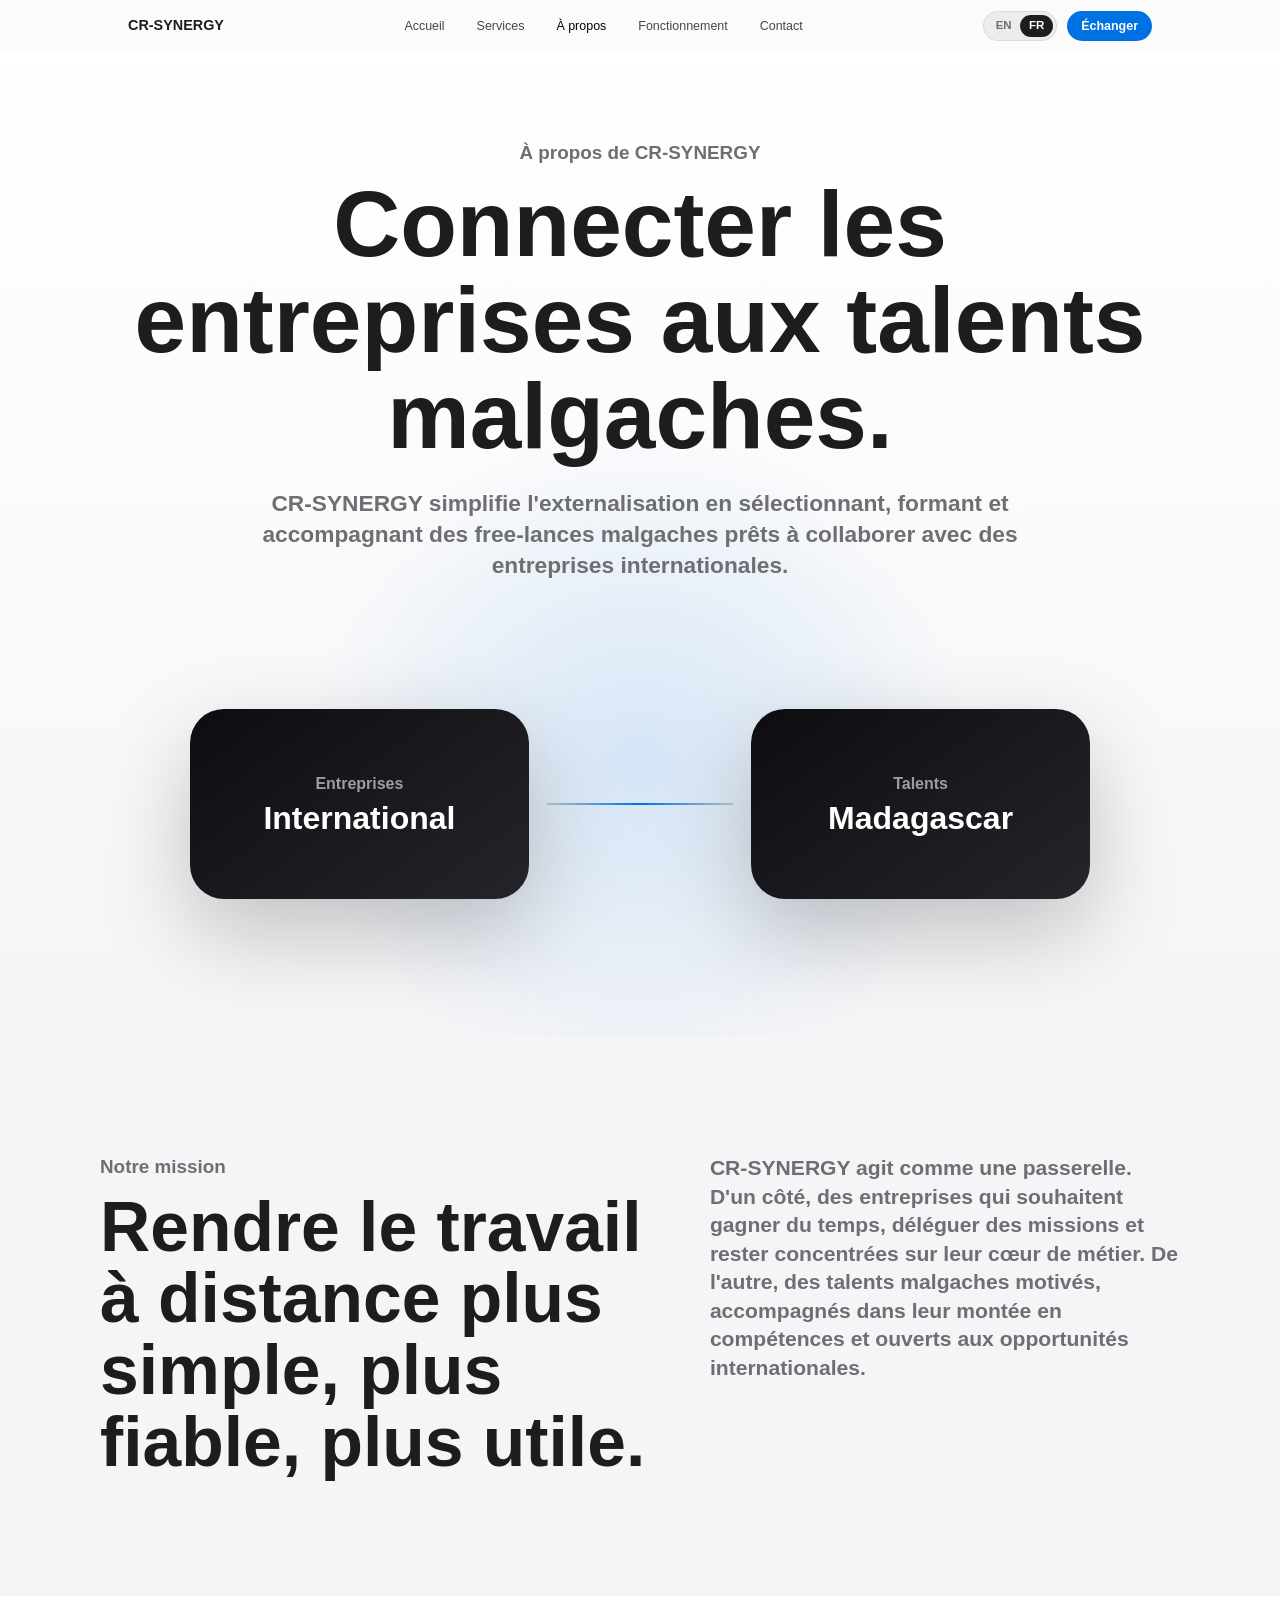
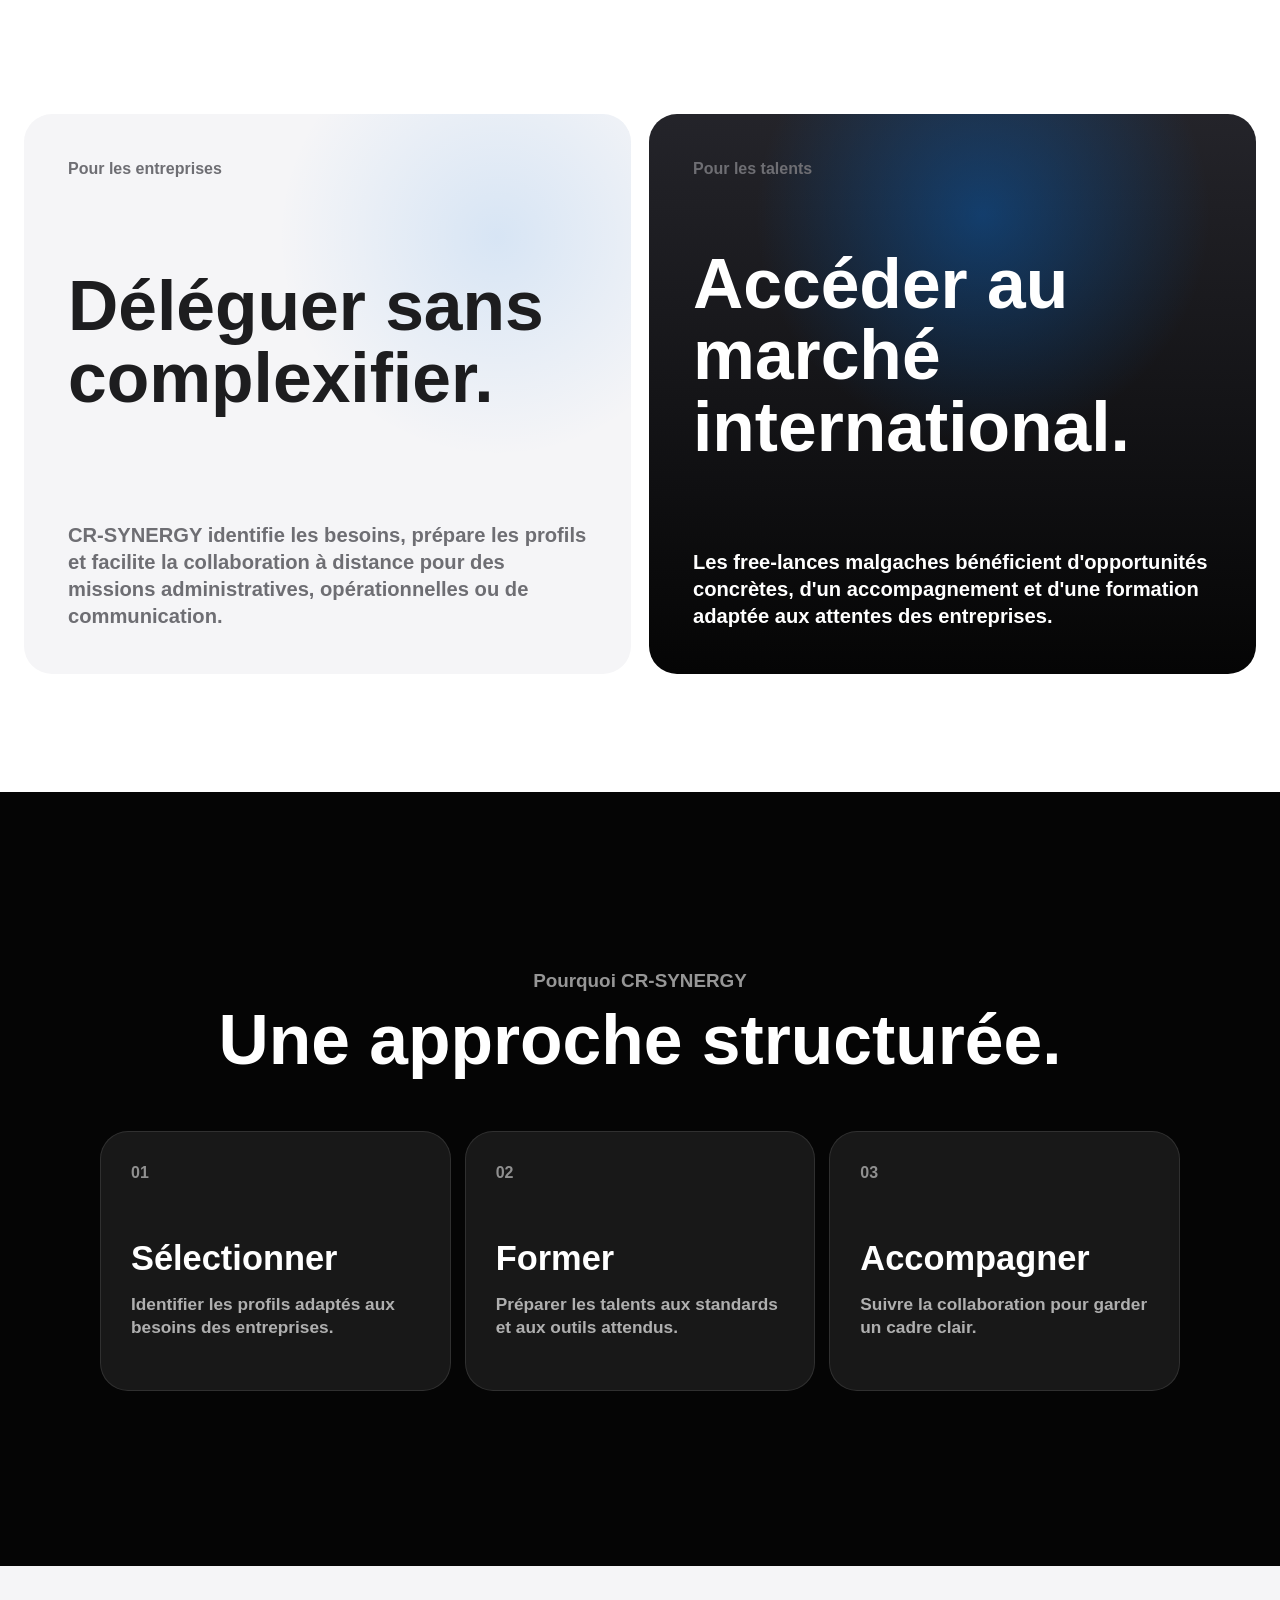
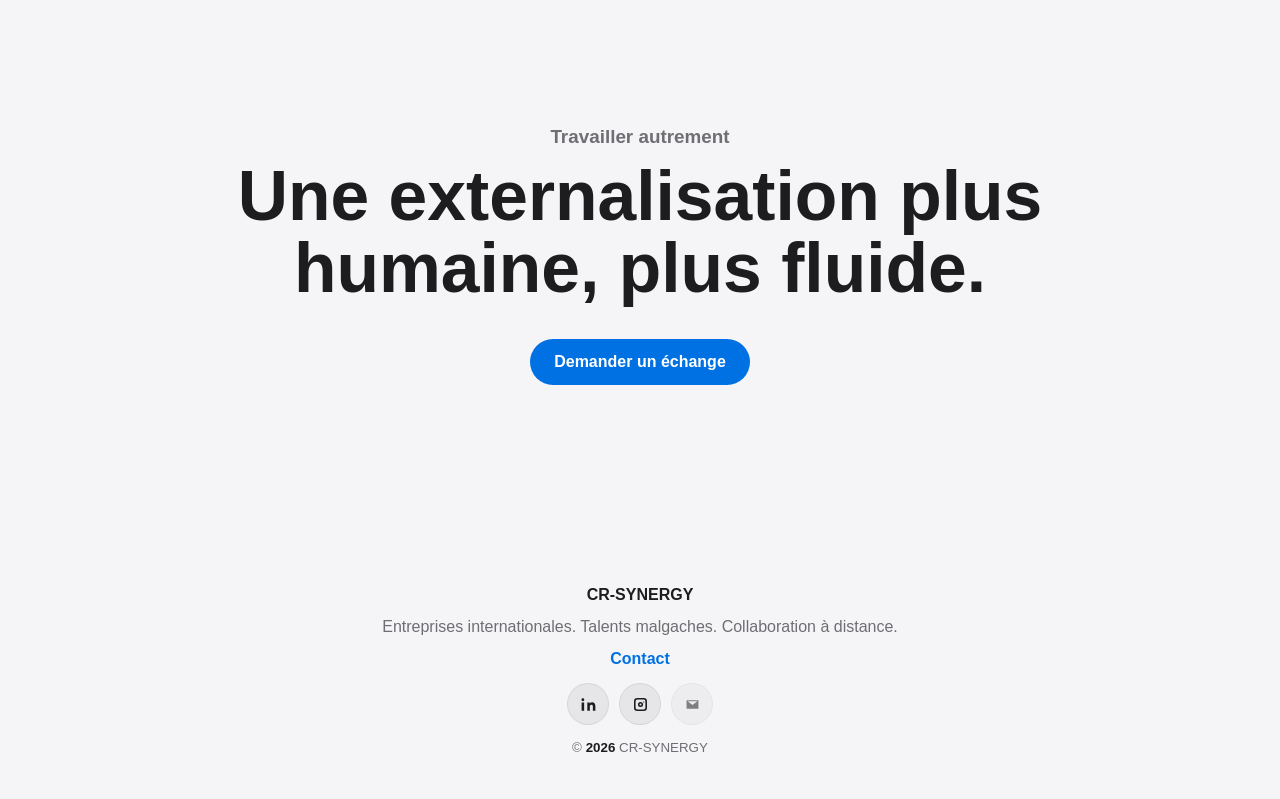
==== apropos.html @ 531675be "first commit" ====
<!DOCTYPE html>
<html lang="fr" data-lang="fr">
  <head>
    <meta charset="UTF-8" />
    <meta name="viewport" content="width=device-width, initial-scale=1.0" />
    <meta
      name="description"
      content="Découvrez CR-SYNERGY, la passerelle entre les entreprises internationales et les talents malgaches formés pour l'externalisation à distance."
    />
    <title>À propos | CR-SYNERGY</title>
    <link rel="stylesheet" href="style.css" />
  </head>
  <body data-page="about">
    <a class="skip-link" href="#main" data-i18n="skip">Aller au contenu</a>

    <header class="site-header" data-header>
      <div class="nav-wrap">
        <a class="brand" href="index.html#accueil" aria-label="CR-SYNERGY - Accueil">CR-SYNERGY</a>

        <nav class="desktop-nav" aria-label="Navigation principale">
          <a href="index.html#accueil" data-i18n="nav.home">Accueil</a>
          <a href="index.html#services" data-i18n="nav.services">Services</a>
          <a class="is-current" href="apropos.html" data-i18n="nav.about">À propos</a>
          <a href="index.html#fonctionnement" data-i18n="nav.process">Fonctionnement</a>
          <a href="index.html#contact" data-i18n="nav.contact">Contact</a>
        </nav>

        <div class="header-actions">
          <button class="language-toggle" type="button" role="switch" aria-checked="true" data-lang-toggle>
            <span>EN</span>
            <span>FR</span>
          </button>
          <a class="nav-cta" href="index.html#contact" data-i18n="nav.cta">Échanger</a>
        </div>

        <button class="menu-toggle" type="button" aria-expanded="false" aria-controls="mobile-menu" data-menu-toggle>
          <span class="sr-only" data-i18n="menu.open">Ouvrir le menu</span>
        </button>
      </div>

      <nav class="mobile-nav" id="mobile-menu" aria-label="Navigation mobile" data-mobile-menu>
        <a href="index.html#accueil" data-i18n="nav.home">Accueil</a>
        <a href="index.html#services" data-i18n="nav.services">Services</a>
        <a class="is-current" href="apropos.html" data-i18n="nav.about">À propos</a>
        <a href="index.html#fonctionnement" data-i18n="nav.process">Fonctionnement</a>
        <a href="index.html#contact" data-i18n="nav.contact">Contact</a>
        <button class="language-toggle mobile-language-toggle" type="button" role="switch" aria-checked="true" data-lang-toggle>
          <span>EN</span>
          <span>FR</span>
        </button>
        <a href="index.html#contact" data-i18n="nav.cta">Échanger</a>
      </nav>
    </header>

    <main id="main">
      <section class="about-hero">
        <div class="about-hero-copy">
          <p class="pretitle" data-reveal data-i18n="about.hero.pre">À propos de CR-SYNERGY</p>
          <h1 data-reveal data-delay="90" data-i18n="about.hero.title">Connecter les entreprises aux talents malgaches.</h1>
          <p data-reveal data-delay="180">
            <span data-i18n="about.hero.text">CR-SYNERGY simplifie l'externalisation en sélectionnant, formant et accompagnant
            des free-lances malgaches prêts à collaborer avec des entreprises internationales.
            </span>
          </p>
        </div>

        <div class="bridge-visual" data-reveal data-delay="280" aria-label="Passerelle entre Madagascar et les entreprises internationales">
          <div class="bridge-node node-left">
            <span data-i18n="about.bridge.businesses">Entreprises</span>
            <strong>International</strong>
          </div>
          <div class="bridge-line" aria-hidden="true"></div>
          <div class="bridge-node node-right">
            <span>Talents</span>
            <strong>Madagascar</strong>
          </div>
        </div>
      </section>

      <section class="about-story panel-light">
        <div class="story-layout">
          <div data-reveal>
            <p class="pretitle" data-i18n="about.mission.pre">Notre mission</p>
            <h2 data-i18n="about.mission.title">Rendre le travail à distance plus simple, plus fiable, plus utile.</h2>
          </div>
          <p data-reveal data-delay="120" data-i18n="about.mission.text">
            CR-SYNERGY agit comme une passerelle. D'un côté, des entreprises qui souhaitent
            gagner du temps, déléguer des missions et rester concentrées sur leur cœur de
            métier. De l'autre, des talents malgaches motivés, accompagnés dans leur montée
            en compétences et ouverts aux opportunités internationales.
          </p>
        </div>
      </section>

      <section class="dual-audience panel-white">
        <article class="audience-card" data-reveal>
          <span class="service-index" data-i18n="about.audience.business.pre">Pour les entreprises</span>
          <h2 data-i18n="about.audience.business.title">Déléguer sans complexifier.</h2>
          <p data-i18n="about.audience.business.text">
            CR-SYNERGY identifie les besoins, prépare les profils et facilite la collaboration
            à distance pour des missions administratives, opérationnelles ou de communication.
          </p>
        </article>

        <article class="audience-card is-dark" data-reveal data-delay="120">
          <span class="service-index" data-i18n="about.audience.talent.pre">Pour les talents</span>
          <h2 data-i18n="about.audience.talent.title">Accéder au marché international.</h2>
          <p data-i18n="about.audience.talent.text">
            Les free-lances malgaches bénéficient d'opportunités concrètes, d'un accompagnement
            et d'une formation adaptée aux attentes des entreprises.
          </p>
        </article>
      </section>

      <section class="principles panel-dark">
        <div class="section-head center" data-reveal>
          <p class="pretitle" data-i18n="about.principles.pre">Pourquoi CR-SYNERGY</p>
          <h2 data-i18n="about.principles.title">Une approche structurée.</h2>
        </div>

        <div class="principle-grid">
          <article data-reveal>
            <span>01</span>
            <h3 data-i18n="about.principles.item1.title">Sélectionner</h3>
            <p data-i18n="about.principles.item1.text">Identifier les profils adaptés aux besoins des entreprises.</p>
          </article>
          <article data-reveal data-delay="90">
            <span>02</span>
            <h3 data-i18n="about.principles.item2.title">Former</h3>
            <p data-i18n="about.principles.item2.text">Préparer les talents aux standards et aux outils attendus.</p>
          </article>
          <article data-reveal data-delay="180">
            <span>03</span>
            <h3 data-i18n="about.principles.item3.title">Accompagner</h3>
            <p data-i18n="about.principles.item3.text">Suivre la collaboration pour garder un cadre clair.</p>
          </article>
        </div>
      </section>

      <section class="about-cta panel-light">
        <div data-reveal>
          <p class="pretitle" data-i18n="about.cta.pre">Travailler autrement</p>
          <h2 data-i18n="about.cta.title">Une externalisation plus humaine, plus fluide.</h2>
          <a class="button button-dark" href="index.html#contact" data-i18n="cta.exchange">Demander un échange</a>
        </div>
      </section>
    </main>

    <footer class="site-footer">
      <span>CR-SYNERGY</span>
      <p data-i18n="footer.about">Entreprises internationales. Talents malgaches. Collaboration à distance.</p>
      <a href="index.html#contact" data-i18n="nav.contact">Contact</a>
      <div class="social-links footer-social" aria-label="Réseaux sociaux">
        <a
          class="social-link"
          href="https://www.linkedin.com/company/cr-synergy/"
          target="_blank"
          rel="noopener noreferrer"
          aria-label="LinkedIn CR-SYNERGY"
        >
          <svg viewBox="0 0 24 24" aria-hidden="true">
            <path d="M6.5 9.4H3.3v10.4h3.2V9.4ZM4.9 4.2a1.8 1.8 0 1 0 0 3.6 1.8 1.8 0 0 0 0-3.6ZM20.7 13.9c0-3.1-1.7-4.8-4-4.8a3.5 3.5 0 0 0-3.1 1.7V9.4h-3.1v10.4h3.2v-5.2c0-1.4.7-2.4 2-2.4 1.2 0 1.8.8 1.8 2.4v5.2h3.2v-5.9Z" />
          </svg>
        </a>
        <a
          class="social-link"
          href="https://www.instagram.com/cr_synergy?igsh=MWFzbXd0amxjbGxkMQ=="
          target="_blank"
          rel="noopener noreferrer"
          aria-label="Instagram CR-SYNERGY"
        >
          <svg viewBox="0 0 24 24" aria-hidden="true">
            <path d="M8 3.8h8A4.2 4.2 0 0 1 20.2 8v8a4.2 4.2 0 0 1-4.2 4.2H8A4.2 4.2 0 0 1 3.8 16V8A4.2 4.2 0 0 1 8 3.8Zm0 2A2.2 2.2 0 0 0 5.8 8v8A2.2 2.2 0 0 0 8 18.2h8a2.2 2.2 0 0 0 2.2-2.2V8A2.2 2.2 0 0 0 16 5.8H8Zm4 3a3.2 3.2 0 1 1 0 6.4 3.2 3.2 0 0 1 0-6.4Zm0 2a1.2 1.2 0 1 0 0 2.4 1.2 1.2 0 0 0 0-2.4Zm4.2-2.7a.8.8 0 1 1 0 1.6.8.8 0 0 1 0-1.6Z" />
          </svg>
        </a>
        <span class="social-link is-placeholder" role="img" aria-label="Email CR-SYNERGY à compléter">
          <svg viewBox="0 0 24 24" aria-hidden="true">
            <path d="M4.5 6.5h15v11h-15v-11Zm1.3 1.4 6.2 4.7 6.2-4.7" />
          </svg>
        </span>
      </div>
      <small>© <span data-year>2026</span> CR-SYNERGY</small>
    </footer>

    <script src="script.js"></script>
  </body>
</html>
---- style.css ----
:root {
  --black: #050505;
  --ink: #1d1d1f;
  --muted: #6e6e73;
  --hairline: rgba(0, 0, 0, 0.12);
  --soft: #f5f5f7;
  --white: #ffffff;
  --blue: #0071e3;
  --blue-dark: #005bb5;
  --gold: #c8a96b;
  --radius: 28px;
  --nav-height: 52px;
}

* {
  box-sizing: border-box;
}

html {
  scroll-behavior: smooth;
}

body {
  margin: 0;
  color: var(--ink);
  background: var(--white);
  font-family: -apple-system, BlinkMacSystemFont, "SF Pro Display", "SF Pro Text", "Helvetica Neue", Arial, sans-serif;
  line-height: 1.35;
  -webkit-font-smoothing: antialiased;
  text-rendering: optimizeLegibility;
}

body.menu-open {
  overflow: hidden;
}

a {
  color: inherit;
  text-decoration: none;
}

button,
input,
select,
textarea {
  font: inherit;
}

button {
  border: 0;
}

section {
  scroll-margin-top: 80px;
}

.skip-link {
  position: fixed;
  top: 10px;
  left: 10px;
  z-index: 1000;
  padding: 10px 14px;
  color: var(--white);
  background: var(--black);
  border-radius: 999px;
  transform: translateY(-150%);
  transition: transform 0.2s ease;
}

.skip-link:focus {
  transform: translateY(0);
}

.sr-only {
  position: absolute;
  width: 1px;
  height: 1px;
  padding: 0;
  margin: -1px;
  overflow: hidden;
  clip: rect(0, 0, 0, 0);
  white-space: nowrap;
  border: 0;
}

.site-header {
  position: sticky;
  top: 0;
  z-index: 100;
  height: var(--nav-height);
  background: rgba(250, 250, 252, 0.78);
  border-bottom: 1px solid transparent;
  backdrop-filter: saturate(180%) blur(22px);
  transition: border-color 0.25s ease, background 0.25s ease;
}

.site-header.is-scrolled {
  background: rgba(250, 250, 252, 0.9);
  border-color: rgba(0, 0, 0, 0.08);
}

.nav-wrap {
  width: min(100% - 40px, 1024px);
  height: var(--nav-height);
  margin: 0 auto;
  display: flex;
  align-items: center;
  justify-content: space-between;
  gap: 18px;
}

.brand {
  font-size: 0.9rem;
  font-weight: 700;
}

.desktop-nav {
  display: flex;
  align-items: center;
  gap: 32px;
  color: rgba(0, 0, 0, 0.72);
  font-size: 0.78rem;
}

.desktop-nav a,
.mobile-nav a {
  transition: color 0.18s ease;
}

.desktop-nav a:hover,
.desktop-nav a:focus-visible,
.desktop-nav a.is-current,
.mobile-nav a:hover,
.mobile-nav a:focus-visible,
.mobile-nav a.is-current {
  color: var(--black);
}

.header-actions {
  display: flex;
  align-items: center;
  gap: 10px;
  flex: 0 0 auto;
}

.language-toggle {
  position: relative;
  display: grid;
  grid-template-columns: repeat(2, 1fr);
  align-items: center;
  width: 74px;
  height: 30px;
  padding: 3px;
  color: var(--muted);
  background: rgba(0, 0, 0, 0.06);
  border: 1px solid rgba(0, 0, 0, 0.08);
  border-radius: 999px;
  cursor: pointer;
}

.language-toggle::before {
  content: "";
  position: absolute;
  top: 3px;
  bottom: 3px;
  left: 3px;
  width: calc(50% - 3px);
  background: var(--ink);
  border-radius: 999px;
  transition: transform 0.2s ease;
}

html[data-lang="fr"] .language-toggle::before {
  transform: translateX(100%);
}

.language-toggle span {
  position: relative;
  z-index: 1;
  display: grid;
  place-items: center;
  min-width: 0;
  font-size: 0.72rem;
  font-weight: 800;
  line-height: 1;
  transition: color 0.2s ease;
}

html[data-lang="en"] .language-toggle span:first-child,
html[data-lang="fr"] .language-toggle span:last-child {
  color: var(--white);
}

.nav-cta {
  display: inline-flex;
  align-items: center;
  justify-content: center;
  min-height: 30px;
  padding: 0 14px;
  color: var(--white);
  background: var(--blue);
  border-radius: 999px;
  font-size: 0.78rem;
  font-weight: 600;
  transition: background 0.18s ease, transform 0.18s ease;
}

.nav-cta:hover {
  background: var(--blue-dark);
  transform: translateY(-1px);
}

.menu-toggle {
  display: none;
  position: relative;
  width: 36px;
  height: 36px;
  background: transparent;
  cursor: pointer;
}

.menu-toggle::before,
.menu-toggle::after {
  content: "";
  position: absolute;
  left: 9px;
  width: 18px;
  height: 1px;
  background: var(--black);
  transition: top 0.2s ease, transform 0.2s ease;
}

.menu-toggle::before {
  top: 14px;
}

.menu-toggle::after {
  top: 21px;
}

.menu-toggle[aria-expanded="true"]::before {
  top: 18px;
  transform: rotate(45deg);
}

.menu-toggle[aria-expanded="true"]::after {
  top: 18px;
  transform: rotate(-45deg);
}

.mobile-nav {
  display: none;
}

.hero {
  min-height: calc(100vh - var(--nav-height));
  overflow: hidden;
  padding: 76px 24px 56px;
  text-align: center;
  background:
    radial-gradient(circle at 50% 80%, rgba(0, 113, 227, 0.16), transparent 34%),
    linear-gradient(180deg, #ffffff 0%, #f5f5f7 100%);
}

.hero-inner {
  width: min(100%, 980px);
  margin: 0 auto;
}

.pretitle {
  margin: 0 0 12px;
  color: var(--muted);
  font-size: 1.18rem;
  font-weight: 600;
}

h1,
h2,
h3,
p {
  overflow-wrap: anywhere;
}

h1,
h2,
h3 {
  margin: 0;
  color: var(--ink);
  line-height: 1.03;
  font-weight: 700;
}

h1 {
  font-size: 6.4rem;
}

h2 {
  font-size: 4.35rem;
}

h3 {
  font-size: 2.15rem;
}

.hero-text {
  width: min(100%, 760px);
  margin: 22px auto 0;
  color: var(--muted);
  font-size: 1.42rem;
}

.hero-actions {
  display: flex;
  justify-content: center;
  gap: 14px;
  margin-top: 30px;
}

.button {
  display: inline-flex;
  align-items: center;
  justify-content: center;
  min-height: 46px;
  padding: 0 24px;
  border-radius: 999px;
  font-size: 1rem;
  font-weight: 600;
  cursor: pointer;
  transition: transform 0.2s ease, background 0.2s ease, color 0.2s ease, border-color 0.2s ease;
}

.button:hover {
  transform: translateY(-2px);
}

.button:active {
  transform: translateY(0);
}

.button-dark {
  color: var(--white);
  background: var(--blue);
}

.button-dark:hover {
  background: var(--blue-dark);
}

.button-light {
  color: var(--blue);
  background: transparent;
  border: 1px solid rgba(0, 113, 227, 0.38);
}

.button-light:hover {
  color: var(--white);
  background: var(--blue);
  border-color: var(--blue);
}

.button-white {
  color: var(--black);
  background: var(--white);
}

a:focus-visible,
button:focus-visible,
input:focus-visible,
select:focus-visible,
textarea:focus-visible {
  outline: 3px solid rgba(0, 113, 227, 0.32);
  outline-offset: 3px;
}

.product-stage {
  position: relative;
  width: min(100%, 980px);
  min-height: 420px;
  margin: 52px auto 0;
  display: grid;
  place-items: center;
  transform: translateY(calc(var(--scroll, 0) * -28px));
}

.product-glow {
  position: absolute;
  width: 680px;
  height: 280px;
  background:
    radial-gradient(circle, rgba(0, 113, 227, 0.24), transparent 62%),
    radial-gradient(circle at 30% 70%, rgba(200, 169, 107, 0.24), transparent 58%);
  filter: blur(12px);
  opacity: 0.9;
  transform: translateY(74px);
}

.device {
  position: relative;
  width: min(100%, 720px);
  padding: 18px;
  color: var(--white);
  background: linear-gradient(145deg, #0c0c0f, #24242a);
  border: 1px solid rgba(255, 255, 255, 0.14);
  border-radius: 36px;
  box-shadow: 0 46px 110px rgba(0, 0, 0, 0.32);
  transform: perspective(1200px) rotateX(10deg);
  animation: device-rise 1.15s cubic-bezier(0.2, 0.8, 0.2, 1) both;
}

.device::after {
  content: "";
  position: absolute;
  inset: 1px;
  border-radius: 35px;
  background: linear-gradient(120deg, rgba(255, 255, 255, 0.2), transparent 38%);
  pointer-events: none;
}

.device-bar {
  position: relative;
  height: 26px;
}

.device-bar::before {
  content: "";
  position: absolute;
  top: 1px;
  left: 4px;
  width: 10px;
  height: 10px;
  background: rgba(255, 255, 255, 0.28);
  border-radius: 999px;
  box-shadow: 17px 0 0 rgba(255, 255, 255, 0.28), 34px 0 0 rgba(255, 255, 255, 0.28);
}

.device-hero {
  min-height: 210px;
  display: grid;
  align-content: center;
  justify-items: center;
  padding: 34px;
  background:
    linear-gradient(135deg, rgba(255, 255, 255, 0.12), rgba(255, 255, 255, 0.04)),
    radial-gradient(circle at 50% 110%, rgba(0, 113, 227, 0.5), transparent 62%);
  border: 1px solid rgba(255, 255, 255, 0.12);
  border-radius: 22px;
}

.device-hero p,
.device-hero span,
.mini-card span {
  margin: 0;
  color: rgba(255, 255, 255, 0.62);
  font-weight: 600;
}

.device-hero strong {
  margin-top: 8px;
  font-size: 5.5rem;
  line-height: 1;
}

.mini-grid {
  display: grid;
  grid-template-columns: repeat(3, 1fr);
  gap: 12px;
  margin-top: 12px;
}

.mini-card {
  min-height: 112px;
  padding: 18px;
  text-align: left;
  background: rgba(255, 255, 255, 0.08);
  border: 1px solid rgba(255, 255, 255, 0.1);
  border-radius: 20px;
}

.mini-card strong {
  display: block;
  margin-top: 20px;
  font-size: 1.16rem;
}

@keyframes device-rise {
  from {
    opacity: 0;
    transform: perspective(1200px) rotateX(18deg) translateY(50px) scale(0.95);
  }
  to {
    opacity: 1;
    transform: perspective(1200px) rotateX(10deg) translateY(0) scale(1);
  }
}

.panel-light,
.panel-white,
.panel-dark {
  padding: 118px 24px;
}

.panel-light {
  background: var(--soft);
}

.panel-white {
  background: var(--white);
}

.panel-dark {
  color: var(--white);
  background: var(--black);
}

.statement {
  min-height: 62vh;
  display: grid;
  place-items: center;
  text-align: center;
}

.statement-inner,
.section-head,
.focus-copy,
.about-card,
.contact-intro {
  width: min(100%, 980px);
  margin: 0 auto;
}

.statement p {
  margin: 0 0 18px;
  color: var(--muted);
  font-size: 1.55rem;
  font-weight: 600;
}

.services {
  overflow: hidden;
}

.section-head {
  margin-bottom: 44px;
}

.section-head.center {
  text-align: center;
}

.service-showcase {
  width: min(100%, 1180px);
  margin: 0 auto;
  display: grid;
  grid-template-columns: repeat(3, 1fr);
  gap: 18px;
}

.service-block {
  min-height: 520px;
  display: flex;
  flex-direction: column;
  justify-content: space-between;
  padding: 34px;
  overflow: hidden;
  background:
    radial-gradient(circle at 70% 25%, rgba(0, 113, 227, 0.12), transparent 34%),
    var(--soft);
  border-radius: var(--radius);
  transition: transform 0.35s ease, box-shadow 0.35s ease;
}

.service-block:hover {
  transform: translateY(-8px);
  box-shadow: 0 30px 80px rgba(0, 0, 0, 0.12);
}

.service-block.is-dark {
  color: var(--white);
  background:
    radial-gradient(circle at 50% 18%, rgba(0, 113, 227, 0.42), transparent 42%),
    linear-gradient(180deg, #24242a, #050505);
}

.service-block.is-dark h3,
.service-block.is-dark p {
  color: var(--white);
}

.service-index {
  display: inline-block;
  margin-bottom: 18px;
  color: var(--muted);
  font-weight: 700;
}

.service-block p {
  max-width: 360px;
  margin: 0;
  color: var(--muted);
  font-size: 1.28rem;
  font-weight: 600;
}

.focus {
  min-height: 90vh;
  display: grid;
  align-items: center;
  gap: 56px;
}

.panel-dark h2,
.panel-dark .pretitle {
  color: var(--white);
}

.panel-dark .pretitle {
  color: rgba(255, 255, 255, 0.58);
}

.focus-copy h2 {
  max-width: 920px;
}

.focus-grid {
  width: min(100%, 980px);
  margin: 0 auto;
  display: grid;
  grid-template-columns: repeat(3, 1fr);
  gap: 12px;
}

.focus-grid span,
.values span {
  display: grid;
  place-items: center;
  min-height: 72px;
  padding: 18px;
  text-align: center;
  border-radius: 999px;
  font-weight: 700;
}

.focus-grid span {
  color: rgba(255, 255, 255, 0.9);
  background: rgba(255, 255, 255, 0.08);
  border: 1px solid rgba(255, 255, 255, 0.1);
}

.about {
  min-height: 74vh;
  display: grid;
  place-items: center;
}

.about-card {
  padding: 70px;
  background: var(--white);
  border-radius: var(--radius);
  text-align: center;
}

.about-card p:not(.pretitle) {
  max-width: 680px;
  margin: 24px auto 0;
  color: var(--muted);
  font-size: 1.34rem;
  font-weight: 600;
}

.values {
  display: flex;
  flex-wrap: wrap;
  justify-content: center;
  gap: 10px;
  margin-top: 34px;
}

.values span {
  min-height: 52px;
  color: var(--ink);
  background: var(--soft);
}

.about-link {
  margin-top: 34px;
}

.about-hero {
  min-height: calc(100vh - var(--nav-height));
  padding: 88px 24px 72px;
  overflow: hidden;
  text-align: center;
  background:
    radial-gradient(circle at 50% 72%, rgba(0, 113, 227, 0.14), transparent 35%),
    linear-gradient(180deg, #ffffff 0%, #f5f5f7 100%);
}

.about-hero-copy {
  width: min(100%, 1040px);
  margin: 0 auto;
}

.about-hero h1 {
  font-size: 5.8rem;
}

.about-hero-copy > p:not(.pretitle) {
  width: min(100%, 760px);
  margin: 24px auto 0;
  color: var(--muted);
  font-size: 1.42rem;
  font-weight: 600;
}

.bridge-visual {
  position: relative;
  width: min(100%, 900px);
  min-height: 320px;
  margin: 64px auto 0;
  display: grid;
  grid-template-columns: 1fr minmax(160px, 0.55fr) 1fr;
  align-items: center;
  gap: 18px;
}

.bridge-node {
  position: relative;
  min-height: 190px;
  display: grid;
  align-content: center;
  justify-items: center;
  padding: 28px;
  color: var(--white);
  background: linear-gradient(145deg, #0d0d11, #24242a);
  border-radius: 34px;
  box-shadow: 0 34px 90px rgba(0, 0, 0, 0.22);
}

.bridge-node span {
  color: rgba(255, 255, 255, 0.58);
  font-weight: 700;
}

.bridge-node strong {
  margin-top: 8px;
  font-size: 2rem;
  line-height: 1.05;
}

.bridge-line {
  position: relative;
  height: 2px;
  background: rgba(0, 0, 0, 0.16);
}

.bridge-line::before {
  content: "";
  position: absolute;
  inset: 0;
  background: linear-gradient(90deg, transparent, var(--blue), transparent);
  animation: bridge-pulse 2.8s ease-in-out infinite;
}

@keyframes bridge-pulse {
  0%,
  100% {
    transform: scaleX(0.1);
    opacity: 0.35;
  }
  50% {
    transform: scaleX(1);
    opacity: 1;
  }
}

.story-layout {
  width: min(100%, 1080px);
  margin: 0 auto;
  display: grid;
  grid-template-columns: minmax(0, 1.08fr) minmax(0, 0.92fr);
  gap: 58px;
  align-items: start;
}

.story-layout > p {
  margin: 0;
  color: var(--muted);
  font-size: 1.32rem;
  font-weight: 600;
}

.dual-audience {
  display: grid;
  grid-template-columns: repeat(2, minmax(0, 1fr));
  gap: 18px;
}

.audience-card {
  min-height: 560px;
  display: flex;
  flex-direction: column;
  justify-content: space-between;
  padding: 44px;
  background:
    radial-gradient(circle at 78% 22%, rgba(0, 113, 227, 0.12), transparent 34%),
    var(--soft);
  border-radius: var(--radius);
}

.audience-card.is-dark {
  color: var(--white);
  background:
    radial-gradient(circle at 55% 18%, rgba(0, 113, 227, 0.38), transparent 40%),
    linear-gradient(180deg, #24242a, #050505);
}

.audience-card.is-dark h2,
.audience-card.is-dark p {
  color: var(--white);
}

.audience-card p {
  max-width: 520px;
  margin: 34px 0 0;
  color: var(--muted);
  font-size: 1.26rem;
  font-weight: 600;
}

.principles {
  min-height: 86vh;
  display: grid;
  align-content: center;
}

.principle-grid {
  width: min(100%, 1080px);
  margin: 10px auto 0;
  display: grid;
  grid-template-columns: repeat(3, 1fr);
  gap: 14px;
}

.principle-grid article {
  min-height: 260px;
  padding: 30px;
  background: rgba(255, 255, 255, 0.08);
  border: 1px solid rgba(255, 255, 255, 0.1);
  border-radius: var(--radius);
}

.principle-grid span {
  color: rgba(255, 255, 255, 0.52);
  font-weight: 800;
}

.principle-grid h3 {
  margin-top: 58px;
  color: var(--white);
}

.principle-grid p {
  margin: 16px 0 0;
  color: rgba(255, 255, 255, 0.66);
  font-size: 1.08rem;
  font-weight: 600;
}

.about-cta {
  min-height: 64vh;
  display: grid;
  place-items: center;
  text-align: center;
}

.about-cta > div {
  width: min(100%, 920px);
}

.about-cta .button {
  margin-top: 34px;
}

.steps {
  position: relative;
  width: min(100%, 980px);
  margin: 54px auto 0;
  padding: 0;
  list-style: none;
  display: grid;
  grid-template-columns: repeat(5, 1fr);
  gap: 12px;
}

.steps::before {
  content: "";
  position: absolute;
  top: 28px;
  left: 10%;
  right: 10%;
  height: 1px;
  background: var(--hairline);
}

.steps li {
  position: relative;
  display: grid;
  justify-items: center;
  gap: 14px;
  text-align: center;
}

.steps span {
  display: grid;
  place-items: center;
  width: 56px;
  height: 56px;
  color: var(--white);
  background: var(--ink);
  border: 8px solid var(--white);
  border-radius: 999px;
  font-weight: 700;
}

.steps p {
  margin: 0;
  color: var(--muted);
  font-size: 1.1rem;
  font-weight: 700;
}

.contact {
  display: block;
}

.contact-shell {
  width: min(100%, 980px);
  margin: 0 auto;
}

.contact-intro {
  width: min(100%, 820px);
  margin: 0 auto;
  text-align: center;
}

.contact-intro p:not(.pretitle) {
  max-width: 520px;
  margin: 22px auto 0;
  color: rgba(255, 255, 255, 0.62);
  font-size: 1.32rem;
  font-weight: 600;
}

.contact-meta {
  width: min(100%, 860px);
  margin: 34px auto 42px;
  display: flex;
  flex-wrap: wrap;
  justify-content: center;
  gap: 10px;
}

.contact-meta a,
.contact-meta span {
  display: inline-flex;
  align-items: center;
  min-height: 42px;
  padding: 0 16px;
  color: rgba(255, 255, 255, 0.72);
  background: rgba(255, 255, 255, 0.08);
  border: 1px solid rgba(255, 255, 255, 0.1);
  border-radius: 999px;
  font-size: 0.95rem;
  font-weight: 700;
}

.contact-meta a {
  color: #66b2ff;
}

.social-links {
  display: flex;
  align-items: center;
  justify-content: center;
  gap: 10px;
}

.contact-social {
  margin: -20px auto 34px;
}

.social-link {
  display: inline-grid;
  place-items: center;
  width: 42px;
  height: 42px;
  color: var(--ink);
  background: rgba(0, 0, 0, 0.06);
  border: 1px solid rgba(0, 0, 0, 0.08);
  border-radius: 999px;
  transition: transform 0.2s ease, background 0.2s ease, border-color 0.2s ease, color 0.2s ease;
}

.social-link svg {
  width: 19px;
  height: 19px;
  fill: currentColor;
  stroke: currentColor;
  stroke-width: 0;
}

.social-link:hover {
  transform: translateY(-2px);
  color: var(--white);
  background: var(--blue);
  border-color: var(--blue);
}

.social-link.is-placeholder {
  opacity: 0.55;
  cursor: default;
  pointer-events: none;
}

.contact-social .social-link {
  color: rgba(255, 255, 255, 0.78);
  background: rgba(255, 255, 255, 0.08);
  border-color: rgba(255, 255, 255, 0.1);
}

.contact-social .social-link:hover {
  color: var(--white);
  background: var(--blue);
  border-color: var(--blue);
}

.contact-form {
  width: min(100%, 860px);
  margin: 0 auto;
  display: grid;
  grid-template-columns: repeat(2, 1fr);
  gap: 14px;
  padding: 18px;
  background: rgba(255, 255, 255, 0.06);
  border: 1px solid rgba(255, 255, 255, 0.12);
  border-radius: 30px;
  box-shadow: 0 34px 100px rgba(0, 0, 0, 0.24);
}

.contact-form label {
  display: grid;
  gap: 8px;
}

.contact-form span {
  color: rgba(255, 255, 255, 0.68);
  font-size: 0.9rem;
  font-weight: 600;
}

.wide {
  grid-column: 1 / -1;
}

.form-submit {
  display: flex;
  align-items: center;
  justify-content: space-between;
  gap: 18px;
}

.form-submit .button {
  min-width: 210px;
}

input,
select,
textarea {
  width: 100%;
  min-height: 52px;
  padding: 13px 15px;
  color: var(--white);
  background: rgba(255, 255, 255, 0.09);
  border: 1px solid rgba(255, 255, 255, 0.13);
  border-radius: 14px;
  outline: none;
}

textarea {
  min-height: 126px;
  resize: vertical;
}

input:focus,
select:focus,
textarea:focus {
  border-color: rgba(255, 255, 255, 0.42);
}

select option {
  color: var(--ink);
}

.form-note {
  min-height: 22px;
  margin: 0;
  color: #8fd08f;
  font-size: 0.95rem;
  font-weight: 600;
  text-align: right;
}

.site-footer {
  display: grid;
  justify-items: center;
  gap: 10px;
  padding: 42px 24px;
  color: var(--muted);
  background: var(--soft);
  text-align: center;
}

.site-footer span {
  color: var(--ink);
  font-weight: 700;
}

.site-footer p,
.site-footer small {
  margin: 0;
}

.site-footer a {
  color: var(--blue);
  font-weight: 700;
}

.site-footer .social-links {
  margin: 4px 0;
}

.site-footer .social-link {
  color: var(--ink);
}

[data-reveal] {
  opacity: 0;
  transform: translateY(34px) scale(0.985);
  filter: blur(12px);
  transition: opacity 0.85s cubic-bezier(0.2, 0.8, 0.2, 1),
    transform 0.85s cubic-bezier(0.2, 0.8, 0.2, 1),
    filter 0.85s cubic-bezier(0.2, 0.8, 0.2, 1);
  transition-delay: var(--delay, 0ms);
}

[data-reveal].is-visible {
  opacity: 1;
  transform: translateY(0) scale(1);
  filter: blur(0);
}

@media (max-width: 980px) {
  h1 {
    font-size: 4.9rem;
  }

  h2 {
    font-size: 3.2rem;
  }

  .service-showcase,
  .story-layout,
  .dual-audience {
    grid-template-columns: 1fr;
  }

  .service-block {
    min-height: 360px;
  }

  .focus-grid {
    grid-template-columns: repeat(2, 1fr);
  }

  .about-hero h1 {
    font-size: 4.5rem;
  }

  .bridge-visual {
    grid-template-columns: 1fr;
    min-height: auto;
  }

  .bridge-line {
    width: 2px;
    height: 92px;
    justify-self: center;
  }

  .bridge-line::before {
    background: linear-gradient(180deg, transparent, var(--blue), transparent);
    animation-name: bridge-pulse-vertical;
  }

  .audience-card {
    min-height: 420px;
  }

  .principle-grid {
    grid-template-columns: 1fr;
  }
}

@keyframes bridge-pulse-vertical {
  0%,
  100% {
    transform: scaleY(0.1);
    opacity: 0.35;
  }
  50% {
    transform: scaleY(1);
    opacity: 1;
  }
}

@media (max-width: 900px) {
  .desktop-nav,
  .header-actions {
    display: none;
  }

  .menu-toggle {
    display: block;
  }

  .mobile-nav {
    display: grid;
    width: 100%;
    max-height: 0;
    overflow: hidden;
    padding: 0 24px;
    background: rgba(250, 250, 252, 0.96);
    backdrop-filter: blur(22px);
    transition: max-height 0.25s ease, padding 0.25s ease;
  }

  .mobile-nav.is-open {
    max-height: 420px;
    padding: 10px 24px 22px;
  }

  .mobile-nav a {
    padding: 15px 0;
    border-bottom: 1px solid rgba(0, 0, 0, 0.08);
    font-size: 1.3rem;
    font-weight: 700;
  }

  .mobile-language-toggle {
    width: 130px;
    margin: 14px 0 6px;
  }
}

@media (max-width: 720px) {
  .desktop-nav,
  .header-actions {
    display: none;
  }

  .menu-toggle {
    display: block;
  }

  .mobile-nav {
    display: grid;
    width: 100%;
    max-height: 0;
    overflow: hidden;
    padding: 0 24px;
    background: rgba(250, 250, 252, 0.96);
    backdrop-filter: blur(22px);
    transition: max-height 0.25s ease, padding 0.25s ease;
  }

  .mobile-nav.is-open {
    max-height: 420px;
    padding: 10px 24px 22px;
  }

  .mobile-nav a {
    padding: 15px 0;
    border-bottom: 1px solid rgba(0, 0, 0, 0.08);
    font-size: 1.3rem;
    font-weight: 700;
  }

  .mobile-language-toggle {
    width: 130px;
    margin: 14px 0 6px;
  }

  .hero {
    min-height: auto;
    padding: 62px 18px 46px;
  }

  .about-hero {
    min-height: auto;
    padding: 72px 18px 54px;
  }

  h1 {
    font-size: 3.25rem;
  }

  h2 {
    font-size: 2.35rem;
  }

  h3 {
    font-size: 1.75rem;
  }

  .pretitle {
    font-size: 1rem;
  }

  .hero-text,
  .about-hero-copy > p:not(.pretitle),
  .statement p,
  .service-block p,
  .story-layout > p,
  .audience-card p,
  .about-card p:not(.pretitle),
  .contact-intro p:not(.pretitle) {
    font-size: 1.08rem;
  }

  .hero-actions {
    flex-direction: column;
    align-items: stretch;
  }

  .product-stage {
    min-height: 360px;
    margin-top: 34px;
  }

  .device {
    padding: 12px;
    border-radius: 28px;
  }

  .device::after {
    border-radius: 27px;
  }

  .device-hero {
    min-height: 178px;
    padding: 24px;
  }

  .device-hero strong {
    font-size: 4rem;
  }

  .mini-grid {
    grid-template-columns: 1fr;
  }

  .mini-card {
    min-height: auto;
  }

  .panel-light,
  .panel-white,
  .panel-dark {
    padding: 76px 18px;
  }

  .statement {
    min-height: 52vh;
  }

  .service-block {
    min-height: 300px;
    padding: 26px;
  }

  .about-hero h1 {
    font-size: 3.05rem;
  }

  .bridge-node {
    min-height: 154px;
    border-radius: 28px;
  }

  .bridge-node strong {
    font-size: 1.55rem;
  }

  .audience-card {
    min-height: 320px;
    padding: 28px;
  }

  .focus-grid,
  .contact-form {
    grid-template-columns: 1fr;
  }

  .contact-form {
    padding: 14px;
    border-radius: 24px;
  }

  .contact-meta {
    margin-bottom: 30px;
  }

  .contact-meta a,
  .contact-meta span {
    width: 100%;
    justify-content: center;
  }

  .form-submit {
    flex-direction: column;
    align-items: stretch;
  }

  .form-submit .button {
    width: 100%;
    min-width: 0;
  }

  .form-note {
    text-align: center;
  }

  .focus-grid span {
    min-height: 58px;
  }

  .about-card {
    padding: 42px 22px;
  }

  .steps {
    grid-template-columns: 1fr;
    gap: 20px;
    margin-top: 38px;
  }

  .steps::before {
    top: 0;
    bottom: 0;
    left: 28px;
    right: auto;
    width: 1px;
    height: auto;
  }

  .steps li {
    min-height: 58px;
    grid-template-columns: 56px 1fr;
    justify-items: start;
    align-items: center;
    text-align: left;
  }

  .steps span {
    border-color: var(--white);
  }
}

@media (max-width: 420px) {
  .nav-wrap {
    width: min(100% - 28px, 1024px);
  }

  h1 {
    font-size: 2.78rem;
  }

  h2 {
    font-size: 2.05rem;
  }

  .button {
    width: 100%;
  }

  .about-hero h1 {
    font-size: 2.62rem;
  }
}

@media (prefers-reduced-motion: reduce) {
  *,
  *::before,
  *::after {
    scroll-behavior: auto !important;
    animation-duration: 0.01ms !important;
    animation-iteration-count: 1 !important;
    transition-duration: 0.01ms !important;
  }

  [data-reveal] {
    opacity: 1;
    transform: none;
    filter: none;
  }
}
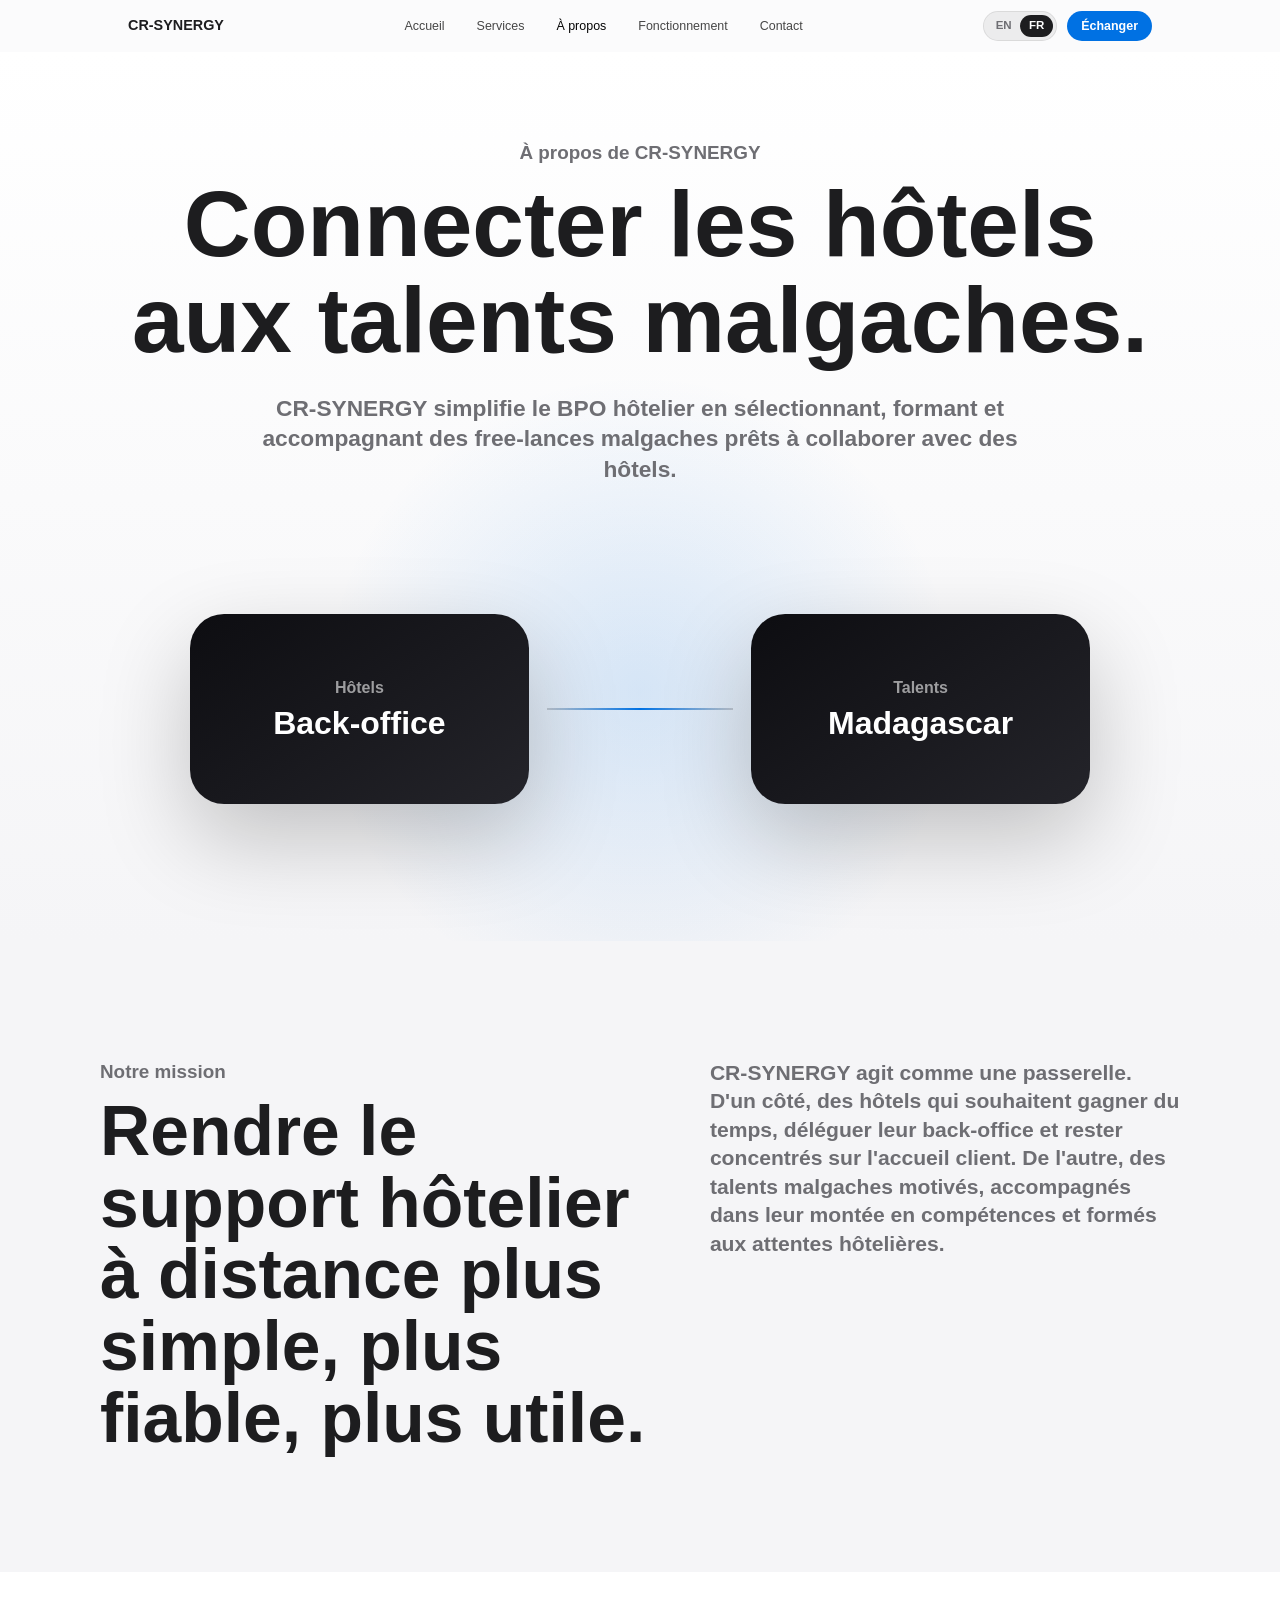
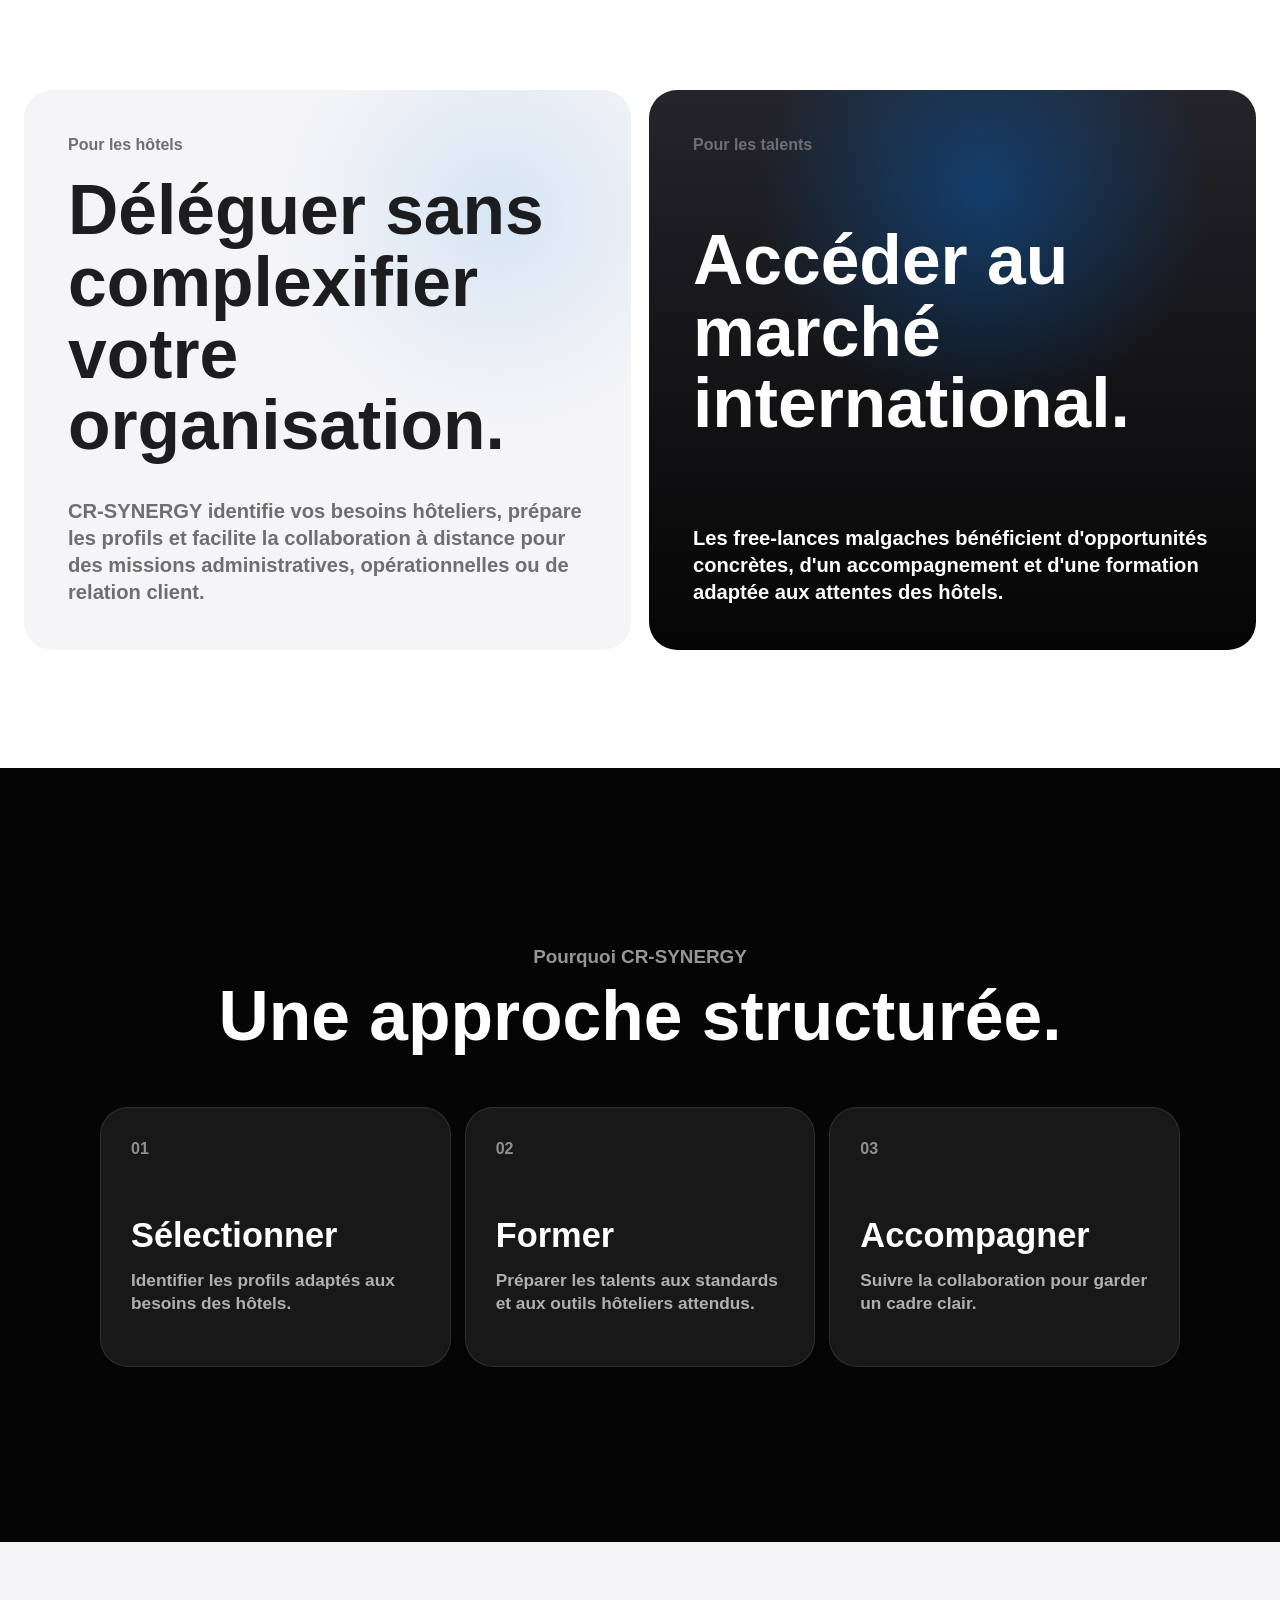
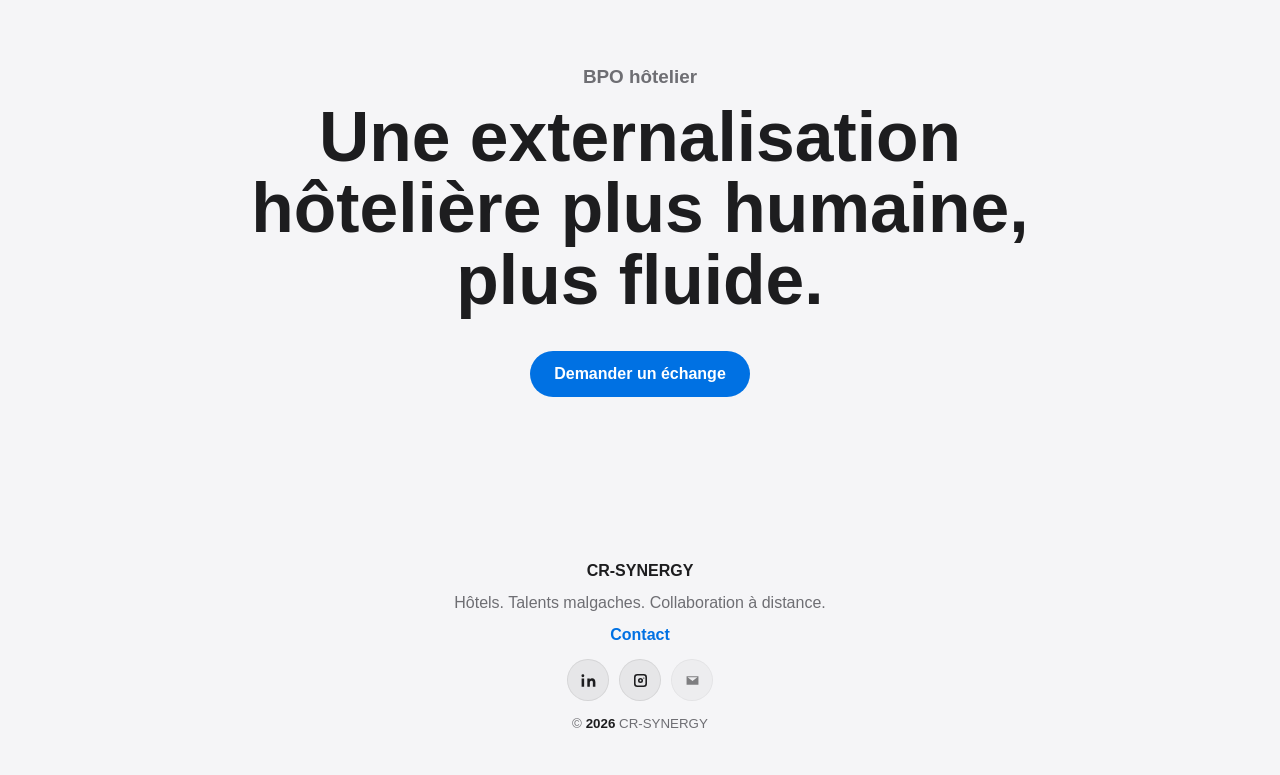
==== commit 1504ff88: "modif de structure" ====
--- a/apropos.html
+++ b/apropos.html
@@ -5,7 +5,7 @@
     <meta name="viewport" content="width=device-width, initial-scale=1.0" />
     <meta
       name="description"
-      content="Découvrez CR-SYNERGY, la passerelle entre les entreprises internationales et les talents malgaches formés pour l'externalisation à distance."
+      content="Découvrez CR-SYNERGY, votre agence de BPO hôtelier à distance avec des talents malgaches formés."
     />
     <title>À propos | CR-SYNERGY</title>
     <link rel="stylesheet" href="style.css" />
@@ -56,18 +56,18 @@
       <section class="about-hero">
         <div class="about-hero-copy">
           <p class="pretitle" data-reveal data-i18n="about.hero.pre">À propos de CR-SYNERGY</p>
-          <h1 data-reveal data-delay="90" data-i18n="about.hero.title">Connecter les entreprises aux talents malgaches.</h1>
+          <h1 data-reveal data-delay="90" data-i18n="about.hero.title">Connecter les hôtels aux talents malgaches.</h1>
           <p data-reveal data-delay="180">
-            <span data-i18n="about.hero.text">CR-SYNERGY simplifie l'externalisation en sélectionnant, formant et accompagnant
-            des free-lances malgaches prêts à collaborer avec des entreprises internationales.
+            <span data-i18n="about.hero.text">CR-SYNERGY simplifie le BPO hôtelier en sélectionnant, formant et accompagnant
+            des free-lances malgaches prêts à collaborer avec des hôtels.
             </span>
           </p>
         </div>
 
-        <div class="bridge-visual" data-reveal data-delay="280" aria-label="Passerelle entre Madagascar et les entreprises internationales">
+        <div class="bridge-visual" data-reveal data-delay="280" aria-label="Passerelle entre Madagascar et les hôtels">
           <div class="bridge-node node-left">
-            <span data-i18n="about.bridge.businesses">Entreprises</span>
-            <strong>International</strong>
+            <span data-i18n="about.bridge.businesses">Hôtels</span>
+            <strong>Back-office</strong>
           </div>
           <div class="bridge-line" aria-hidden="true"></div>
           <div class="bridge-node node-right">
@@ -81,24 +81,24 @@
         <div class="story-layout">
           <div data-reveal>
             <p class="pretitle" data-i18n="about.mission.pre">Notre mission</p>
-            <h2 data-i18n="about.mission.title">Rendre le travail à distance plus simple, plus fiable, plus utile.</h2>
+            <h2 data-i18n="about.mission.title">Rendre le support hôtelier à distance plus simple, plus fiable, plus utile.</h2>
           </div>
           <p data-reveal data-delay="120" data-i18n="about.mission.text">
-            CR-SYNERGY agit comme une passerelle. D'un côté, des entreprises qui souhaitent
-            gagner du temps, déléguer des missions et rester concentrées sur leur cœur de
-            métier. De l'autre, des talents malgaches motivés, accompagnés dans leur montée
-            en compétences et ouverts aux opportunités internationales.
+            CR-SYNERGY agit comme une passerelle. D'un côté, des hôtels qui souhaitent
+            gagner du temps, déléguer leur back-office et rester concentrés sur l'accueil
+            client. De l'autre, des talents malgaches motivés, accompagnés dans leur montée
+            en compétences et formés aux attentes hôtelières.
           </p>
         </div>
       </section>
 
       <section class="dual-audience panel-white">
         <article class="audience-card" data-reveal>
-          <span class="service-index" data-i18n="about.audience.business.pre">Pour les entreprises</span>
-          <h2 data-i18n="about.audience.business.title">Déléguer sans complexifier.</h2>
+          <span class="service-index" data-i18n="about.audience.business.pre">Pour les hôtels</span>
+          <h2 data-i18n="about.audience.business.title">Déléguer sans complexifier votre organisation.</h2>
           <p data-i18n="about.audience.business.text">
-            CR-SYNERGY identifie les besoins, prépare les profils et facilite la collaboration
-            à distance pour des missions administratives, opérationnelles ou de communication.
+            CR-SYNERGY identifie vos besoins hôteliers, prépare les profils et facilite la collaboration
+            à distance pour des missions administratives, opérationnelles ou de relation client.
           </p>
         </article>
 
@@ -107,7 +107,7 @@
           <h2 data-i18n="about.audience.talent.title">Accéder au marché international.</h2>
           <p data-i18n="about.audience.talent.text">
             Les free-lances malgaches bénéficient d'opportunités concrètes, d'un accompagnement
-            et d'une formation adaptée aux attentes des entreprises.
+            et d'une formation adaptée aux attentes des hôtels.
           </p>
         </article>
       </section>
@@ -122,12 +122,12 @@
           <article data-reveal>
             <span>01</span>
             <h3 data-i18n="about.principles.item1.title">Sélectionner</h3>
-            <p data-i18n="about.principles.item1.text">Identifier les profils adaptés aux besoins des entreprises.</p>
+            <p data-i18n="about.principles.item1.text">Identifier les profils adaptés aux besoins des hôtels.</p>
           </article>
           <article data-reveal data-delay="90">
             <span>02</span>
             <h3 data-i18n="about.principles.item2.title">Former</h3>
-            <p data-i18n="about.principles.item2.text">Préparer les talents aux standards et aux outils attendus.</p>
+            <p data-i18n="about.principles.item2.text">Préparer les talents aux standards et aux outils hôteliers attendus.</p>
           </article>
           <article data-reveal data-delay="180">
             <span>03</span>
@@ -139,8 +139,8 @@
 
       <section class="about-cta panel-light">
         <div data-reveal>
-          <p class="pretitle" data-i18n="about.cta.pre">Travailler autrement</p>
-          <h2 data-i18n="about.cta.title">Une externalisation plus humaine, plus fluide.</h2>
+          <p class="pretitle" data-i18n="about.cta.pre">BPO hôtelier</p>
+          <h2 data-i18n="about.cta.title">Une externalisation hôtelière plus humaine, plus fluide.</h2>
           <a class="button button-dark" href="index.html#contact" data-i18n="cta.exchange">Demander un échange</a>
         </div>
       </section>
@@ -148,7 +148,7 @@
 
     <footer class="site-footer">
       <span>CR-SYNERGY</span>
-      <p data-i18n="footer.about">Entreprises internationales. Talents malgaches. Collaboration à distance.</p>
+      <p data-i18n="footer.about">Hôtels. Talents malgaches. Collaboration à distance.</p>
       <a href="index.html#contact" data-i18n="nav.contact">Contact</a>
       <div class="social-links footer-social" aria-label="Réseaux sociaux">
         <a
--- a/style.css
+++ b/style.css
@@ -274,6 +274,12 @@
   font-weight: 600;
 }
 
+.hero .pretitle {
+  color: var(--ink);
+  font-size: 1.32rem;
+  font-weight: 800;
+}
+
 h1,
 h2,
 h3,
@@ -374,8 +380,8 @@
 
 .product-stage {
   position: relative;
-  width: min(100%, 980px);
-  min-height: 420px;
+  width: min(100%, 1160px);
+  min-height: 540px;
   margin: 52px auto 0;
   display: grid;
   place-items: center;
@@ -384,8 +390,8 @@
 
 .product-glow {
   position: absolute;
-  width: 680px;
-  height: 280px;
+  width: 860px;
+  height: 340px;
   background:
     radial-gradient(circle, rgba(0, 113, 227, 0.24), transparent 62%),
     radial-gradient(circle at 30% 70%, rgba(200, 169, 107, 0.24), transparent 58%);
@@ -394,38 +400,74 @@
   transform: translateY(74px);
 }
 
-.device {
+.desktop-device {
   position: relative;
-  width: min(100%, 720px);
-  padding: 18px;
-  color: var(--white);
+  width: min(100%, 1100px);
+  display: grid;
+  justify-items: center;
+  color: var(--white);
+  transform: perspective(1200px) rotateX(7deg);
+  animation: monitor-rise 1.15s cubic-bezier(0.2, 0.8, 0.2, 1) both;
+}
+
+.monitor {
+  position: relative;
+  width: 100%;
+  padding: 18px 18px 22px;
   background: linear-gradient(145deg, #0c0c0f, #24242a);
   border: 1px solid rgba(255, 255, 255, 0.14);
-  border-radius: 36px;
+  border-radius: 32px;
   box-shadow: 0 46px 110px rgba(0, 0, 0, 0.32);
-  transform: perspective(1200px) rotateX(10deg);
-  animation: device-rise 1.15s cubic-bezier(0.2, 0.8, 0.2, 1) both;
-}
-
-.device::after {
+}
+
+.monitor::after {
   content: "";
   position: absolute;
   inset: 1px;
-  border-radius: 35px;
+  border-radius: 31px;
   background: linear-gradient(120deg, rgba(255, 255, 255, 0.2), transparent 38%);
   pointer-events: none;
 }
 
-.device-bar {
+.monitor-screen {
   position: relative;
-  height: 26px;
-}
-
-.device-bar::before {
+  min-height: 500px;
+  overflow: hidden;
+  background:
+    radial-gradient(circle at 80% 20%, rgba(0, 113, 227, 0.24), transparent 32%),
+    linear-gradient(145deg, #101014, #1d1d23);
+  border: 1px solid rgba(255, 255, 255, 0.12);
+  border-radius: 22px;
+}
+
+.screen-bar {
+  height: 46px;
+  display: flex;
+  align-items: center;
+  gap: 14px;
+  padding: 0 18px;
+  color: rgba(255, 255, 255, 0.58);
+  background: rgba(255, 255, 255, 0.07);
+  border-bottom: 1px solid rgba(255, 255, 255, 0.1);
+  font-size: 0.95rem;
+  font-weight: 700;
+}
+
+.screen-controls {
+  position: relative;
+  display: inline-block;
+  flex: 0 0 44px;
+  width: 44px;
+  height: 10px;
+  overflow: hidden;
+  color: transparent;
+}
+
+.screen-controls::before {
   content: "";
   position: absolute;
-  top: 1px;
-  left: 4px;
+  top: 0;
+  left: 0;
   width: 10px;
   height: 10px;
   background: rgba(255, 255, 255, 0.28);
@@ -433,63 +475,99 @@
   box-shadow: 17px 0 0 rgba(255, 255, 255, 0.28), 34px 0 0 rgba(255, 255, 255, 0.28);
 }
 
-.device-hero {
-  min-height: 210px;
-  display: grid;
-  align-content: center;
-  justify-items: center;
-  padding: 34px;
-  background:
-    linear-gradient(135deg, rgba(255, 255, 255, 0.12), rgba(255, 255, 255, 0.04)),
-    radial-gradient(circle at 50% 110%, rgba(0, 113, 227, 0.5), transparent 62%);
-  border: 1px solid rgba(255, 255, 255, 0.12);
-  border-radius: 22px;
-}
-
-.device-hero p,
-.device-hero span,
-.mini-card span {
-  margin: 0;
-  color: rgba(255, 255, 255, 0.62);
-  font-weight: 600;
-}
-
-.device-hero strong {
-  margin-top: 8px;
-  font-size: 5.5rem;
-  line-height: 1;
-}
-
-.mini-grid {
+.screen-content {
+  padding: 38px;
+}
+
+.screen-head {
+  margin-bottom: 34px;
+  text-align: left;
+}
+
+.screen-head h2 {
+  max-width: none;
+  color: var(--white);
+  font-size: 3.15rem;
+  line-height: 1.06;
+  white-space: nowrap;
+}
+
+.skill-grid {
   display: grid;
   grid-template-columns: repeat(3, 1fr);
-  gap: 12px;
-  margin-top: 12px;
-}
-
-.mini-card {
-  min-height: 112px;
-  padding: 18px;
+  gap: 18px;
+}
+
+.skill-panel {
+  min-height: 280px;
+  padding: 26px;
   text-align: left;
   background: rgba(255, 255, 255, 0.08);
   border: 1px solid rgba(255, 255, 255, 0.1);
-  border-radius: 20px;
-}
-
-.mini-card strong {
+  border-radius: 18px;
+}
+
+.skill-panel > span {
   display: block;
-  margin-top: 20px;
-  font-size: 1.16rem;
-}
-
-@keyframes device-rise {
+  margin-bottom: 22px;
+  color: var(--white);
+  font-size: 1.24rem;
+  font-weight: 800;
+}
+
+.skill-panel ul {
+  display: grid;
+  gap: 15px;
+  margin: 0;
+  padding: 0;
+  list-style: none;
+}
+
+.skill-panel li {
+  position: relative;
+  padding-left: 22px;
+  color: rgba(255, 255, 255, 0.7);
+  font-size: 1.12rem;
+  font-weight: 650;
+}
+
+.skill-panel li::before {
+  content: "";
+  position: absolute;
+  top: 0.6em;
+  left: 0;
+  width: 8px;
+  height: 8px;
+  background: var(--blue);
+  border-radius: 999px;
+}
+
+.monitor-neck {
+  width: 134px;
+  height: 62px;
+  margin-top: -1px;
+  background: linear-gradient(180deg, #24242a, #0c0c0f);
+  border-right: 1px solid rgba(255, 255, 255, 0.12);
+  border-left: 1px solid rgba(255, 255, 255, 0.12);
+}
+
+.monitor-base {
+  width: min(58%, 500px);
+  height: 32px;
+  background: linear-gradient(145deg, #0c0c0f, #24242a);
+  border: 1px solid rgba(255, 255, 255, 0.14);
+  border-radius: 999px 999px 18px 18px;
+  box-shadow: 0 22px 60px rgba(0, 0, 0, 0.22);
+}
+
+@keyframes monitor-rise {
   from {
     opacity: 0;
-    transform: perspective(1200px) rotateX(18deg) translateY(50px) scale(0.95);
+    transform: perspective(1200px) rotateX(15deg) translateY(50px) scale(0.95);
   }
   to {
     opacity: 1;
-    transform: perspective(1200px) rotateX(10deg) translateY(0) scale(1);
+    transform: perspective(1200px) rotateX(7deg) translateY(0) scale(1);
   }
 }
 
@@ -1179,6 +1257,10 @@
     min-height: 360px;
   }
 
+  .screen-head h2 {
+    font-size: 2.45rem;
+  }
+
   .focus-grid {
     grid-template-columns: repeat(2, 1fr);
   }
@@ -1344,34 +1426,72 @@
   }
 
   .product-stage {
-    min-height: 360px;
+    min-height: auto;
     margin-top: 34px;
   }
 
-  .device {
-    padding: 12px;
-    border-radius: 28px;
-  }
-
-  .device::after {
-    border-radius: 27px;
-  }
-
-  .device-hero {
-    min-height: 178px;
-    padding: 24px;
-  }
-
-  .device-hero strong {
-    font-size: 4rem;
-  }
-
-  .mini-grid {
+  .desktop-device {
+    animation: none;
+    transform: none;
+  }
+
+  .monitor {
+    padding: 10px;
+    border-radius: 24px;
+  }
+
+  .monitor::after {
+    border-radius: 23px;
+  }
+
+  .monitor-screen {
+    min-height: auto;
+    border-radius: 16px;
+  }
+
+  .screen-bar {
+    height: 38px;
+    padding: 0 14px;
+  }
+
+  .screen-content {
+    padding: 18px;
+  }
+
+  .screen-head {
+    margin-bottom: 22px;
+  }
+
+  .screen-head h2 {
+    font-size: 1.8rem;
+    white-space: normal;
+  }
+
+  .skill-grid {
     grid-template-columns: 1fr;
   }
 
-  .mini-card {
+  .skill-panel {
     min-height: auto;
+    padding: 20px;
+  }
+
+  .skill-panel > span {
+    font-size: 1.16rem;
+  }
+
+  .skill-panel li {
+    font-size: 1.02rem;
+  }
+
+  .monitor-neck {
+    width: 86px;
+    height: 34px;
+  }
+
+  .monitor-base {
+    width: 74%;
+    height: 22px;
   }
 
   .panel-light,
